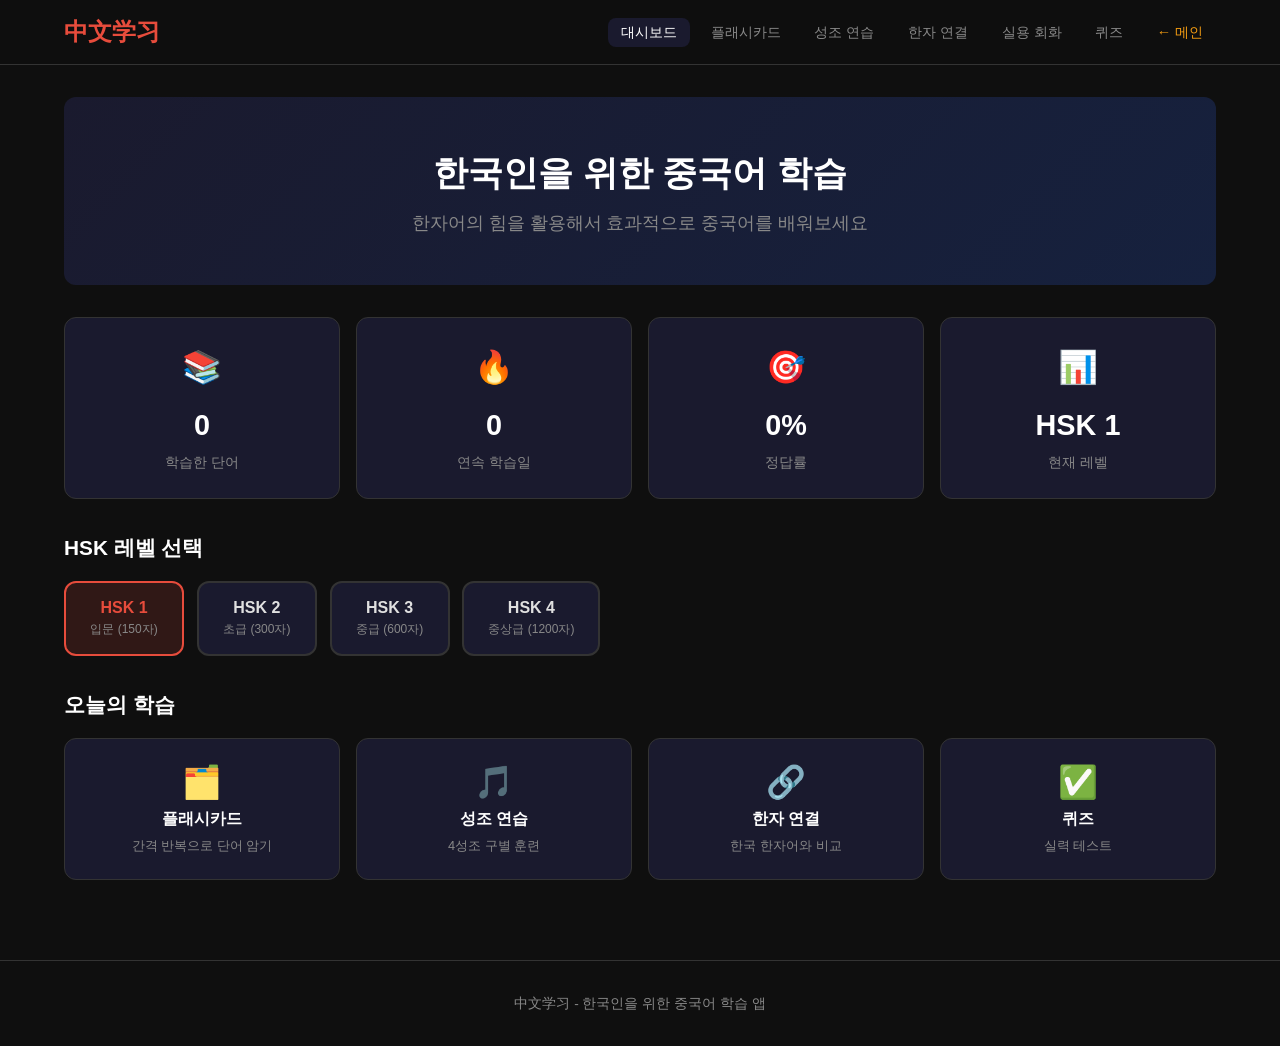
==== chinese.html @ d1330c53 "Add Chinese learning app for Korean speakers Includes flashcard system with spaced repetition, tone " ====
<!DOCTYPE html>
<html lang="ko">
<head>
  <meta charset="UTF-8">
  <meta name="viewport" content="width=device-width, initial-scale=1.0">
  <title>중국어 학습 - 한국인을 위한 중국어</title>
  <link rel="stylesheet" href="css/chinese.css">
</head>
<body>
  <header>
    <nav>
      <a href="chinese.html" class="logo">中文学习</a>
      <ul class="nav-links">
        <li><a href="#dashboard" data-tab="dashboard" class="active">대시보드</a></li>
        <li><a href="#flashcards" data-tab="flashcards">플래시카드</a></li>
        <li><a href="#tones" data-tab="tones">성조 연습</a></li>
        <li><a href="#hanja" data-tab="hanja">한자 연결</a></li>
        <li><a href="#phrases" data-tab="phrases">실용 회화</a></li>
        <li><a href="#quiz" data-tab="quiz">퀴즈</a></li>
        <li><a href="index.html" class="back-link">← 메인</a></li>
      </ul>
      <button class="hamburger" aria-label="메뉴 열기">
        <span></span><span></span><span></span>
      </button>
    </nav>
  </header>

  <main>
    <!-- Dashboard -->
    <section id="dashboard" class="tab-content active">
      <div class="hero-chinese">
        <h1>한국인을 위한 중국어 학습</h1>
        <p>한자어의 힘을 활용해서 효과적으로 중국어를 배워보세요</p>
      </div>

      <div class="stats-grid">
        <div class="stat-card">
          <div class="stat-icon">📚</div>
          <div class="stat-number" id="total-words">0</div>
          <div class="stat-label">학습한 단어</div>
        </div>
        <div class="stat-card">
          <div class="stat-icon">🔥</div>
          <div class="stat-number" id="streak-days">0</div>
          <div class="stat-label">연속 학습일</div>
        </div>
        <div class="stat-card">
          <div class="stat-icon">🎯</div>
          <div class="stat-number" id="accuracy-rate">0%</div>
          <div class="stat-label">정답률</div>
        </div>
        <div class="stat-card">
          <div class="stat-icon">📊</div>
          <div class="stat-number" id="current-level">HSK 1</div>
          <div class="stat-label">현재 레벨</div>
        </div>
      </div>

      <div class="level-selector">
        <h2>HSK 레벨 선택</h2>
        <div class="level-buttons">
          <button class="level-btn active" data-level="1">HSK 1<span class="level-desc">입문 (150자)</span></button>
          <button class="level-btn" data-level="2">HSK 2<span class="level-desc">초급 (300자)</span></button>
          <button class="level-btn" data-level="3">HSK 3<span class="level-desc">중급 (600자)</span></button>
          <button class="level-btn" data-level="4">HSK 4<span class="level-desc">중상급 (1200자)</span></button>
        </div>
      </div>

      <div class="quick-start">
        <h2>오늘의 학습</h2>
        <div class="quick-actions">
          <button class="action-card" data-action="flashcards">
            <span class="action-icon">🗂️</span>
            <span class="action-title">플래시카드</span>
            <span class="action-desc">간격 반복으로 단어 암기</span>
          </button>
          <button class="action-card" data-action="tones">
            <span class="action-icon">🎵</span>
            <span class="action-title">성조 연습</span>
            <span class="action-desc">4성조 구별 훈련</span>
          </button>
          <button class="action-card" data-action="hanja">
            <span class="action-icon">🔗</span>
            <span class="action-title">한자 연결</span>
            <span class="action-desc">한국 한자어와 비교</span>
          </button>
          <button class="action-card" data-action="quiz">
            <span class="action-icon">✅</span>
            <span class="action-title">퀴즈</span>
            <span class="action-desc">실력 테스트</span>
          </button>
        </div>
      </div>
    </section>

    <!-- Flashcards -->
    <section id="flashcards" class="tab-content">
      <h2>플래시카드 학습</h2>
      <p class="section-desc">카드를 클릭하면 뒤집어집니다. 아는 단어와 모르는 단어를 분류하세요.</p>

      <div class="flashcard-controls">
        <span class="card-progress" id="card-progress">1 / 10</span>
        <div class="fc-buttons">
          <button id="shuffle-btn" class="control-btn">섞기</button>
          <button id="reset-btn" class="control-btn">처음부터</button>
        </div>
      </div>

      <div class="flashcard-container">
        <div class="flashcard" id="flashcard">
          <div class="flashcard-inner">
            <div class="flashcard-front">
              <div class="fc-chinese" id="fc-chinese">你好</div>
              <div class="fc-pinyin" id="fc-pinyin">nǐ hǎo</div>
              <div class="fc-tone-indicator" id="fc-tone"></div>
            </div>
            <div class="flashcard-back">
              <div class="fc-korean" id="fc-korean">안녕하세요</div>
              <div class="fc-hanja" id="fc-hanja">한자: 你好</div>
              <div class="fc-example" id="fc-example">你好吗？ - 안녕하세요?</div>
            </div>
          </div>
        </div>
      </div>

      <div class="flashcard-actions">
        <button class="fc-action-btn wrong" id="fc-wrong">모름 ✗</button>
        <button class="fc-action-btn prev" id="fc-prev">◀ 이전</button>
        <button class="fc-action-btn next" id="fc-next">다음 ▶</button>
        <button class="fc-action-btn correct" id="fc-correct">알고있음 ✓</button>
      </div>
    </section>

    <!-- Tones -->
    <section id="tones" class="tab-content">
      <h2>성조 연습</h2>
      <p class="section-desc">중국어의 4가지 성조를 배워보세요. 같은 발음이라도 성조에 따라 뜻이 완전히 달라집니다.</p>

      <div class="tone-guide">
        <div class="tone-card" data-tone="1">
          <div class="tone-number">제1성</div>
          <div class="tone-visual">
            <svg viewBox="0 0 100 50" class="tone-svg">
              <line x1="10" y1="15" x2="90" y2="15" stroke="currentColor" stroke-width="3"/>
            </svg>
          </div>
          <div class="tone-name">음평 (阴平)</div>
          <div class="tone-desc">높고 평평하게</div>
          <div class="tone-example">
            <span class="tone-char">妈</span>
            <span class="tone-pinyin">mā</span>
            <span class="tone-meaning">엄마</span>
          </div>
        </div>

        <div class="tone-card" data-tone="2">
          <div class="tone-number">제2성</div>
          <div class="tone-visual">
            <svg viewBox="0 0 100 50" class="tone-svg">
              <line x1="10" y1="40" x2="90" y2="10" stroke="currentColor" stroke-width="3"/>
            </svg>
          </div>
          <div class="tone-name">양평 (阳平)</div>
          <div class="tone-desc">낮은 데서 높이 올라감</div>
          <div class="tone-example">
            <span class="tone-char">麻</span>
            <span class="tone-pinyin">má</span>
            <span class="tone-meaning">삼, 마</span>
          </div>
        </div>

        <div class="tone-card" data-tone="3">
          <div class="tone-number">제3성</div>
          <div class="tone-visual">
            <svg viewBox="0 0 100 50" class="tone-svg">
              <path d="M10,15 Q50,48 90,20" fill="none" stroke="currentColor" stroke-width="3"/>
            </svg>
          </div>
          <div class="tone-name">상성 (上声)</div>
          <div class="tone-desc">내려갔다 올라감</div>
          <div class="tone-example">
            <span class="tone-char">马</span>
            <span class="tone-pinyin">mǎ</span>
            <span class="tone-meaning">말(동물)</span>
          </div>
        </div>

        <div class="tone-card" data-tone="4">
          <div class="tone-number">제4성</div>
          <div class="tone-visual">
            <svg viewBox="0 0 100 50" class="tone-svg">
              <line x1="10" y1="10" x2="90" y2="45" stroke="currentColor" stroke-width="3"/>
            </svg>
          </div>
          <div class="tone-name">거성 (去声)</div>
          <div class="tone-desc">높은 데서 빠르게 내려감</div>
          <div class="tone-example">
            <span class="tone-char">骂</span>
            <span class="tone-pinyin">mà</span>
            <span class="tone-meaning">욕하다</span>
          </div>
        </div>
      </div>

      <div class="tone-practice">
        <h3>성조 듣기 퀴즈</h3>
        <p>아래 글자의 성조를 맞춰보세요</p>
        <div class="tone-quiz-area">
          <div class="tone-quiz-char" id="tone-quiz-char">是</div>
          <div class="tone-quiz-pinyin" id="tone-quiz-pinyin-base">shì</div>
          <div class="tone-options">
            <button class="tone-option" data-tone="1">제1성 (ā)</button>
            <button class="tone-option" data-tone="2">제2성 (á)</button>
            <button class="tone-option" data-tone="3">제3성 (ǎ)</button>
            <button class="tone-option" data-tone="4">제4성 (à)</button>
          </div>
          <div class="tone-feedback" id="tone-feedback"></div>
          <button class="control-btn" id="next-tone-quiz">다음 문제</button>
        </div>
      </div>
    </section>

    <!-- Hanja Connection -->
    <section id="hanja" class="tab-content">
      <h2>한자 연결 학습</h2>
      <p class="section-desc">한국어 한자어와 중국어의 연결고리를 찾아보세요. 이미 알고 있는 한자 지식을 활용하면 학습 속도가 크게 빨라집니다!</p>

      <div class="hanja-search">
        <input type="text" id="hanja-search-input" placeholder="한국어 또는 중국어로 검색..." />
        <button id="hanja-search-btn">검색</button>
      </div>

      <div class="hanja-grid" id="hanja-grid">
        <!-- Dynamically populated -->
      </div>
    </section>

    <!-- Phrases -->
    <section id="phrases" class="tab-content">
      <h2>실용 회화</h2>
      <p class="section-desc">일상에서 바로 사용할 수 있는 중국어 표현을 배워보세요.</p>

      <div class="phrase-categories">
        <button class="phrase-cat-btn active" data-category="greetings">인사</button>
        <button class="phrase-cat-btn" data-category="daily">일상</button>
        <button class="phrase-cat-btn" data-category="shopping">쇼핑</button>
        <button class="phrase-cat-btn" data-category="restaurant">식당</button>
        <button class="phrase-cat-btn" data-category="travel">여행</button>
        <button class="phrase-cat-btn" data-category="business">비즈니스</button>
      </div>

      <div class="phrase-list" id="phrase-list">
        <!-- Dynamically populated -->
      </div>
    </section>

    <!-- Quiz -->
    <section id="quiz" class="tab-content">
      <h2>실력 테스트</h2>
      <p class="section-desc">배운 내용을 확인해보세요. 다양한 유형의 문제로 실력을 점검합니다.</p>

      <div class="quiz-setup" id="quiz-setup">
        <div class="quiz-type-selector">
          <h3>퀴즈 유형 선택</h3>
          <div class="quiz-types">
            <button class="quiz-type-btn active" data-type="meaning">뜻 맞추기</button>
            <button class="quiz-type-btn" data-type="pinyin">병음 맞추기</button>
            <button class="quiz-type-btn" data-type="character">한자 맞추기</button>
            <button class="quiz-type-btn" data-type="tone">성조 맞추기</button>
          </div>
        </div>
        <button class="start-quiz-btn" id="start-quiz">퀴즈 시작</button>
      </div>

      <div class="quiz-area" id="quiz-area" style="display:none;">
        <div class="quiz-header">
          <span class="quiz-progress" id="quiz-progress">1 / 10</span>
          <span class="quiz-score" id="quiz-score">0점</span>
        </div>
        <div class="quiz-question" id="quiz-question">
          <div class="quiz-prompt" id="quiz-prompt">你好</div>
          <div class="quiz-sub" id="quiz-sub"></div>
        </div>
        <div class="quiz-options" id="quiz-options">
          <!-- Dynamically populated -->
        </div>
        <div class="quiz-feedback" id="quiz-feedback"></div>
        <button class="control-btn" id="next-question" style="display:none;">다음 문제</button>
      </div>

      <div class="quiz-result" id="quiz-result" style="display:none;">
        <h3>퀴즈 결과</h3>
        <div class="result-score" id="result-score">8 / 10</div>
        <div class="result-percent" id="result-percent">80%</div>
        <div class="result-message" id="result-message">잘 했어요!</div>
        <button class="start-quiz-btn" id="retry-quiz">다시 도전</button>
      </div>
    </section>
  </main>

  <footer>
    <p>中文学习 - 한국인을 위한 중국어 학습 앱</p>
  </footer>

  <script src="js/chinese.js"></script>
</body>
</html>
---- css/chinese.css ----
/* ===== Reset & Base ===== */
*, *::before, *::after {
  margin: 0;
  padding: 0;
  box-sizing: border-box;
}

:root {
  --primary: #e74c3c;
  --primary-dark: #c0392b;
  --secondary: #f39c12;
  --accent: #2ecc71;
  --bg: #0f0f0f;
  --bg-card: #1a1a2e;
  --bg-card-hover: #222244;
  --text: #e0e0e0;
  --text-muted: #888;
  --text-bright: #fff;
  --border: #333;
  --success: #2ecc71;
  --error: #e74c3c;
  --warning: #f39c12;
  --tone1: #3498db;
  --tone2: #2ecc71;
  --tone3: #f39c12;
  --tone4: #e74c3c;
  --radius: 12px;
  --shadow: 0 4px 20px rgba(0,0,0,0.3);
}

body {
  font-family: -apple-system, BlinkMacSystemFont, 'Segoe UI', 'Noto Sans KR', sans-serif;
  background: var(--bg);
  color: var(--text);
  line-height: 1.6;
  min-height: 100vh;
}

/* ===== Header & Nav ===== */
header {
  background: rgba(15, 15, 15, 0.95);
  backdrop-filter: blur(10px);
  border-bottom: 1px solid var(--border);
  position: sticky;
  top: 0;
  z-index: 100;
}

nav {
  max-width: 1200px;
  margin: 0 auto;
  padding: 0.8rem 1.5rem;
  display: flex;
  align-items: center;
  justify-content: space-between;
}

.logo {
  font-size: 1.5rem;
  font-weight: 800;
  color: var(--primary);
  text-decoration: none;
}

.nav-links {
  display: flex;
  list-style: none;
  gap: 0.5rem;
  flex-wrap: wrap;
}

.nav-links a {
  color: var(--text-muted);
  text-decoration: none;
  padding: 0.4rem 0.8rem;
  border-radius: 8px;
  font-size: 0.9rem;
  transition: all 0.2s;
}

.nav-links a:hover,
.nav-links a.active {
  color: var(--text-bright);
  background: var(--bg-card);
}

.back-link {
  color: var(--secondary) !important;
}

.hamburger {
  display: none;
  flex-direction: column;
  gap: 5px;
  background: none;
  border: none;
  cursor: pointer;
  padding: 5px;
}

.hamburger span {
  width: 25px;
  height: 2px;
  background: var(--text);
  transition: 0.3s;
}

/* ===== Main ===== */
main {
  max-width: 1200px;
  margin: 0 auto;
  padding: 2rem 1.5rem;
}

.tab-content {
  display: none;
}

.tab-content.active {
  display: block;
  animation: fadeIn 0.3s ease;
}

@keyframes fadeIn {
  from { opacity: 0; transform: translateY(10px); }
  to { opacity: 1; transform: translateY(0); }
}

/* ===== Hero ===== */
.hero-chinese {
  text-align: center;
  padding: 3rem 1rem;
  background: linear-gradient(135deg, var(--bg-card) 0%, #16213e 100%);
  border-radius: var(--radius);
  margin-bottom: 2rem;
}

.hero-chinese h1 {
  font-size: 2.2rem;
  color: var(--text-bright);
  margin-bottom: 0.5rem;
}

.hero-chinese p {
  color: var(--text-muted);
  font-size: 1.1rem;
}

/* ===== Stats Grid ===== */
.stats-grid {
  display: grid;
  grid-template-columns: repeat(4, 1fr);
  gap: 1rem;
  margin-bottom: 2rem;
}

.stat-card {
  background: var(--bg-card);
  border-radius: var(--radius);
  padding: 1.5rem;
  text-align: center;
  border: 1px solid var(--border);
  transition: transform 0.2s;
}

.stat-card:hover {
  transform: translateY(-2px);
}

.stat-icon {
  font-size: 2rem;
  margin-bottom: 0.5rem;
}

.stat-number {
  font-size: 1.8rem;
  font-weight: 800;
  color: var(--text-bright);
}

.stat-label {
  color: var(--text-muted);
  font-size: 0.85rem;
  margin-top: 0.3rem;
}

/* ===== Level Selector ===== */
.level-selector {
  margin-bottom: 2rem;
}

.level-selector h2 {
  font-size: 1.3rem;
  margin-bottom: 1rem;
  color: var(--text-bright);
}

.level-buttons {
  display: flex;
  gap: 0.8rem;
  flex-wrap: wrap;
}

.level-btn {
  background: var(--bg-card);
  border: 2px solid var(--border);
  color: var(--text);
  padding: 1rem 1.5rem;
  border-radius: var(--radius);
  cursor: pointer;
  font-size: 1rem;
  font-weight: 700;
  transition: all 0.2s;
  display: flex;
  flex-direction: column;
  align-items: center;
  gap: 0.3rem;
  min-width: 120px;
}

.level-btn:hover {
  border-color: var(--primary);
  background: var(--bg-card-hover);
}

.level-btn.active {
  border-color: var(--primary);
  background: rgba(231, 76, 60, 0.15);
  color: var(--primary);
}

.level-desc {
  font-size: 0.75rem;
  font-weight: 400;
  color: var(--text-muted);
}

/* ===== Quick Start ===== */
.quick-start h2 {
  font-size: 1.3rem;
  margin-bottom: 1rem;
  color: var(--text-bright);
}

.quick-actions {
  display: grid;
  grid-template-columns: repeat(4, 1fr);
  gap: 1rem;
}

.action-card {
  background: var(--bg-card);
  border: 1px solid var(--border);
  border-radius: var(--radius);
  padding: 1.5rem;
  cursor: pointer;
  text-align: center;
  transition: all 0.2s;
  display: flex;
  flex-direction: column;
  align-items: center;
  gap: 0.5rem;
  color: var(--text);
  font-family: inherit;
  font-size: inherit;
}

.action-card:hover {
  border-color: var(--primary);
  background: var(--bg-card-hover);
  transform: translateY(-2px);
}

.action-icon {
  font-size: 2rem;
}

.action-title {
  font-weight: 700;
  color: var(--text-bright);
}

.action-desc {
  font-size: 0.8rem;
  color: var(--text-muted);
}

/* ===== Section Descriptions ===== */
.section-desc {
  color: var(--text-muted);
  margin-bottom: 2rem;
  font-size: 0.95rem;
}

h2 {
  color: var(--text-bright);
  font-size: 1.5rem;
  margin-bottom: 0.5rem;
}

/* ===== Flashcards ===== */
.flashcard-controls {
  display: flex;
  justify-content: space-between;
  align-items: center;
  margin-bottom: 1.5rem;
}

.card-progress {
  color: var(--text-muted);
  font-size: 1rem;
  font-weight: 600;
}

.fc-buttons {
  display: flex;
  gap: 0.5rem;
}

.control-btn {
  background: var(--bg-card);
  border: 1px solid var(--border);
  color: var(--text);
  padding: 0.5rem 1rem;
  border-radius: 8px;
  cursor: pointer;
  font-size: 0.9rem;
  transition: all 0.2s;
  font-family: inherit;
}

.control-btn:hover {
  border-color: var(--primary);
  background: var(--bg-card-hover);
}

.flashcard-container {
  perspective: 1000px;
  margin: 0 auto 1.5rem;
  max-width: 500px;
}

.flashcard {
  width: 100%;
  height: 300px;
  cursor: pointer;
  position: relative;
}

.flashcard-inner {
  width: 100%;
  height: 100%;
  transition: transform 0.6s cubic-bezier(0.4, 0, 0.2, 1);
  transform-style: preserve-3d;
  position: relative;
}

.flashcard.flipped .flashcard-inner {
  transform: rotateY(180deg);
}

.flashcard-front,
.flashcard-back {
  position: absolute;
  width: 100%;
  height: 100%;
  backface-visibility: hidden;
  border-radius: var(--radius);
  display: flex;
  flex-direction: column;
  align-items: center;
  justify-content: center;
  padding: 2rem;
  border: 2px solid var(--border);
}

.flashcard-front {
  background: linear-gradient(135deg, var(--bg-card), #1a1a3e);
}

.flashcard-back {
  background: linear-gradient(135deg, #1a2a1a, var(--bg-card));
  transform: rotateY(180deg);
}

.fc-chinese {
  font-size: 4rem;
  font-weight: 800;
  color: var(--text-bright);
  margin-bottom: 0.5rem;
}

.fc-pinyin {
  font-size: 1.3rem;
  color: var(--secondary);
  margin-bottom: 0.5rem;
}

.fc-tone-indicator {
  font-size: 0.85rem;
  color: var(--text-muted);
  padding: 0.3rem 0.8rem;
  border-radius: 20px;
  background: rgba(255,255,255,0.05);
}

.fc-korean {
  font-size: 2rem;
  font-weight: 700;
  color: var(--text-bright);
  margin-bottom: 1rem;
}

.fc-hanja {
  font-size: 1rem;
  color: var(--secondary);
  margin-bottom: 0.8rem;
}

.fc-example {
  font-size: 0.9rem;
  color: var(--text-muted);
  text-align: center;
  line-height: 1.5;
}

.flashcard-actions {
  display: flex;
  justify-content: center;
  gap: 0.8rem;
  max-width: 500px;
  margin: 0 auto;
}

.fc-action-btn {
  padding: 0.7rem 1.2rem;
  border-radius: 8px;
  border: 1px solid var(--border);
  background: var(--bg-card);
  color: var(--text);
  cursor: pointer;
  font-size: 0.9rem;
  font-weight: 600;
  transition: all 0.2s;
  font-family: inherit;
}

.fc-action-btn:hover {
  transform: translateY(-1px);
}

.fc-action-btn.correct {
  border-color: var(--success);
  color: var(--success);
}

.fc-action-btn.correct:hover {
  background: rgba(46, 204, 113, 0.15);
}

.fc-action-btn.wrong {
  border-color: var(--error);
  color: var(--error);
}

.fc-action-btn.wrong:hover {
  background: rgba(231, 76, 60, 0.15);
}

.fc-action-btn.prev:hover,
.fc-action-btn.next:hover {
  border-color: var(--primary);
  background: var(--bg-card-hover);
}

/* ===== Tone Practice ===== */
.tone-guide {
  display: grid;
  grid-template-columns: repeat(4, 1fr);
  gap: 1rem;
  margin-bottom: 2.5rem;
}

.tone-card {
  background: var(--bg-card);
  border-radius: var(--radius);
  padding: 1.5rem;
  text-align: center;
  border: 2px solid var(--border);
  transition: all 0.2s;
}

.tone-card[data-tone="1"] { border-color: var(--tone1); }
.tone-card[data-tone="2"] { border-color: var(--tone2); }
.tone-card[data-tone="3"] { border-color: var(--tone3); }
.tone-card[data-tone="4"] { border-color: var(--tone4); }

.tone-number {
  font-weight: 800;
  font-size: 1.1rem;
  margin-bottom: 0.5rem;
}

.tone-card[data-tone="1"] .tone-number { color: var(--tone1); }
.tone-card[data-tone="2"] .tone-number { color: var(--tone2); }
.tone-card[data-tone="3"] .tone-number { color: var(--tone3); }
.tone-card[data-tone="4"] .tone-number { color: var(--tone4); }

.tone-visual {
  margin: 0.5rem 0;
}

.tone-svg {
  width: 80px;
  height: 40px;
}

.tone-card[data-tone="1"] .tone-svg { color: var(--tone1); }
.tone-card[data-tone="2"] .tone-svg { color: var(--tone2); }
.tone-card[data-tone="3"] .tone-svg { color: var(--tone3); }
.tone-card[data-tone="4"] .tone-svg { color: var(--tone4); }

.tone-name {
  font-size: 0.85rem;
  color: var(--text-muted);
  margin-bottom: 0.3rem;
}

.tone-desc {
  font-size: 0.8rem;
  color: var(--text-muted);
  margin-bottom: 0.8rem;
}

.tone-example {
  display: flex;
  flex-direction: column;
  gap: 0.2rem;
}

.tone-char {
  font-size: 2rem;
  color: var(--text-bright);
}

.tone-pinyin {
  font-size: 1rem;
  color: var(--secondary);
}

.tone-meaning {
  font-size: 0.8rem;
  color: var(--text-muted);
}

.tone-practice {
  background: var(--bg-card);
  border-radius: var(--radius);
  padding: 2rem;
  text-align: center;
  border: 1px solid var(--border);
}

.tone-practice h3 {
  color: var(--text-bright);
  margin-bottom: 0.5rem;
}

.tone-practice p {
  color: var(--text-muted);
  margin-bottom: 1.5rem;
}

.tone-quiz-char {
  font-size: 5rem;
  color: var(--text-bright);
  margin-bottom: 0.3rem;
}

.tone-quiz-pinyin {
  font-size: 1.2rem;
  color: var(--text-muted);
  margin-bottom: 1.5rem;
}

.tone-options {
  display: flex;
  gap: 0.8rem;
  justify-content: center;
  flex-wrap: wrap;
  margin-bottom: 1rem;
}

.tone-option {
  padding: 0.7rem 1.5rem;
  border-radius: 8px;
  border: 2px solid var(--border);
  background: transparent;
  color: var(--text);
  cursor: pointer;
  font-size: 1rem;
  font-family: inherit;
  transition: all 0.2s;
}

.tone-option:hover {
  border-color: var(--primary);
  background: rgba(231, 76, 60, 0.1);
}

.tone-option.correct {
  border-color: var(--success);
  background: rgba(46, 204, 113, 0.2);
  color: var(--success);
}

.tone-option.wrong {
  border-color: var(--error);
  background: rgba(231, 76, 60, 0.2);
  color: var(--error);
}

.tone-feedback {
  font-size: 1rem;
  margin: 1rem 0;
  font-weight: 600;
  min-height: 1.5rem;
}

/* ===== Hanja Connection ===== */
.hanja-search {
  display: flex;
  gap: 0.5rem;
  margin-bottom: 2rem;
}

.hanja-search input {
  flex: 1;
  padding: 0.8rem 1.2rem;
  border-radius: 8px;
  border: 2px solid var(--border);
  background: var(--bg-card);
  color: var(--text);
  font-size: 1rem;
  font-family: inherit;
  outline: none;
  transition: border-color 0.2s;
}

.hanja-search input:focus {
  border-color: var(--primary);
}

.hanja-search button {
  padding: 0.8rem 1.5rem;
  border-radius: 8px;
  border: none;
  background: var(--primary);
  color: white;
  font-size: 1rem;
  cursor: pointer;
  font-family: inherit;
  font-weight: 600;
  transition: background 0.2s;
}

.hanja-search button:hover {
  background: var(--primary-dark);
}

.hanja-grid {
  display: grid;
  grid-template-columns: repeat(auto-fill, minmax(300px, 1fr));
  gap: 1rem;
}

.hanja-card {
  background: var(--bg-card);
  border-radius: var(--radius);
  padding: 1.5rem;
  border: 1px solid var(--border);
  transition: all 0.2s;
}

.hanja-card:hover {
  border-color: var(--secondary);
  transform: translateY(-2px);
}

.hanja-header {
  display: flex;
  justify-content: space-between;
  align-items: flex-start;
  margin-bottom: 1rem;
}

.hanja-char {
  font-size: 2.5rem;
  color: var(--text-bright);
  font-weight: 800;
}

.hanja-badge {
  background: rgba(243, 156, 18, 0.15);
  color: var(--secondary);
  padding: 0.2rem 0.6rem;
  border-radius: 20px;
  font-size: 0.75rem;
  font-weight: 600;
}

.hanja-row {
  display: flex;
  justify-content: space-between;
  padding: 0.4rem 0;
  border-bottom: 1px solid rgba(255,255,255,0.05);
}

.hanja-row:last-child {
  border-bottom: none;
}

.hanja-label {
  color: var(--text-muted);
  font-size: 0.85rem;
}

.hanja-value {
  color: var(--text);
  font-weight: 600;
  font-size: 0.9rem;
}

/* ===== Phrases ===== */
.phrase-categories {
  display: flex;
  gap: 0.5rem;
  margin-bottom: 1.5rem;
  flex-wrap: wrap;
}

.phrase-cat-btn {
  padding: 0.5rem 1.2rem;
  border-radius: 20px;
  border: 1px solid var(--border);
  background: transparent;
  color: var(--text);
  cursor: pointer;
  font-size: 0.9rem;
  font-family: inherit;
  transition: all 0.2s;
}

.phrase-cat-btn:hover {
  border-color: var(--primary);
}

.phrase-cat-btn.active {
  background: var(--primary);
  border-color: var(--primary);
  color: white;
}

.phrase-list {
  display: flex;
  flex-direction: column;
  gap: 0.8rem;
}

.phrase-item {
  background: var(--bg-card);
  border-radius: var(--radius);
  padding: 1.2rem 1.5rem;
  border: 1px solid var(--border);
  display: grid;
  grid-template-columns: 1fr 1fr;
  gap: 0.5rem;
  transition: all 0.2s;
  cursor: pointer;
}

.phrase-item:hover {
  border-color: var(--primary);
  background: var(--bg-card-hover);
}

.phrase-chinese {
  font-size: 1.3rem;
  color: var(--text-bright);
  font-weight: 700;
}

.phrase-korean {
  font-size: 1.1rem;
  color: var(--text);
  text-align: right;
}

.phrase-pinyin {
  font-size: 0.9rem;
  color: var(--secondary);
  grid-column: 1 / -1;
}

.phrase-note {
  font-size: 0.8rem;
  color: var(--text-muted);
  grid-column: 1 / -1;
  font-style: italic;
}

/* ===== Quiz ===== */
.quiz-setup {
  text-align: center;
  padding: 2rem;
}

.quiz-types {
  display: flex;
  gap: 0.8rem;
  justify-content: center;
  margin: 1.5rem 0 2rem;
  flex-wrap: wrap;
}

.quiz-type-btn {
  padding: 0.7rem 1.5rem;
  border-radius: 8px;
  border: 2px solid var(--border);
  background: transparent;
  color: var(--text);
  cursor: pointer;
  font-size: 1rem;
  font-family: inherit;
  font-weight: 600;
  transition: all 0.2s;
}

.quiz-type-btn:hover {
  border-color: var(--primary);
}

.quiz-type-btn.active {
  border-color: var(--primary);
  background: rgba(231, 76, 60, 0.15);
  color: var(--primary);
}

.start-quiz-btn {
  padding: 1rem 3rem;
  border-radius: var(--radius);
  border: none;
  background: var(--primary);
  color: white;
  font-size: 1.2rem;
  font-weight: 700;
  cursor: pointer;
  font-family: inherit;
  transition: all 0.2s;
}

.start-quiz-btn:hover {
  background: var(--primary-dark);
  transform: translateY(-2px);
}

.quiz-header {
  display: flex;
  justify-content: space-between;
  margin-bottom: 2rem;
  font-size: 1rem;
  color: var(--text-muted);
}

.quiz-score {
  font-weight: 700;
  color: var(--secondary);
}

.quiz-question {
  text-align: center;
  margin-bottom: 2rem;
}

.quiz-prompt {
  font-size: 3.5rem;
  font-weight: 800;
  color: var(--text-bright);
  margin-bottom: 0.5rem;
}

.quiz-sub {
  font-size: 1.1rem;
  color: var(--secondary);
}

.quiz-options {
  display: grid;
  grid-template-columns: 1fr 1fr;
  gap: 0.8rem;
  max-width: 600px;
  margin: 0 auto 1.5rem;
}

.quiz-option {
  padding: 1rem 1.5rem;
  border-radius: var(--radius);
  border: 2px solid var(--border);
  background: var(--bg-card);
  color: var(--text);
  cursor: pointer;
  font-size: 1.1rem;
  font-family: inherit;
  transition: all 0.2s;
  text-align: center;
}

.quiz-option:hover:not(.correct):not(.wrong) {
  border-color: var(--primary);
  background: var(--bg-card-hover);
}

.quiz-option.correct {
  border-color: var(--success);
  background: rgba(46, 204, 113, 0.15);
  color: var(--success);
}

.quiz-option.wrong {
  border-color: var(--error);
  background: rgba(231, 76, 60, 0.15);
  color: var(--error);
}

.quiz-feedback {
  text-align: center;
  font-size: 1rem;
  font-weight: 600;
  min-height: 1.5rem;
  margin-bottom: 1rem;
}

#next-question {
  display: block;
  margin: 0 auto;
}

.quiz-result {
  text-align: center;
  padding: 3rem;
}

.result-score {
  font-size: 3rem;
  font-weight: 800;
  color: var(--text-bright);
  margin: 1rem 0 0.5rem;
}

.result-percent {
  font-size: 1.5rem;
  color: var(--secondary);
  margin-bottom: 1rem;
}

.result-message {
  font-size: 1.2rem;
  color: var(--text-muted);
  margin-bottom: 2rem;
}

/* ===== Footer ===== */
footer {
  text-align: center;
  padding: 2rem;
  color: var(--text-muted);
  font-size: 0.85rem;
  border-top: 1px solid var(--border);
  margin-top: 3rem;
}

/* ===== Responsive ===== */
@media (max-width: 900px) {
  .stats-grid {
    grid-template-columns: repeat(2, 1fr);
  }

  .quick-actions {
    grid-template-columns: repeat(2, 1fr);
  }

  .tone-guide {
    grid-template-columns: repeat(2, 1fr);
  }

  .quiz-options {
    grid-template-columns: 1fr;
  }
}

@media (max-width: 768px) {
  .nav-links {
    display: none;
    position: absolute;
    top: 100%;
    left: 0;
    right: 0;
    background: rgba(15, 15, 15, 0.98);
    flex-direction: column;
    padding: 1rem;
    border-bottom: 1px solid var(--border);
  }

  .nav-links.open {
    display: flex;
  }

  .hamburger {
    display: flex;
  }

  .hero-chinese h1 {
    font-size: 1.6rem;
  }

  .fc-chinese {
    font-size: 3rem;
  }

  .flashcard {
    height: 260px;
  }

  .flashcard-actions {
    flex-wrap: wrap;
  }

  .quiz-prompt {
    font-size: 2.5rem;
  }

  .phrase-item {
    grid-template-columns: 1fr;
  }

  .phrase-korean {
    text-align: left;
  }
}

@media (max-width: 480px) {
  .stats-grid {
    grid-template-columns: 1fr 1fr;
  }

  .quick-actions {
    grid-template-columns: 1fr;
  }

  .tone-guide {
    grid-template-columns: 1fr;
  }

  .level-buttons {
    flex-direction: column;
  }

  .level-btn {
    min-width: 100%;
  }

  .tone-options {
    flex-direction: column;
    align-items: center;
  }
}
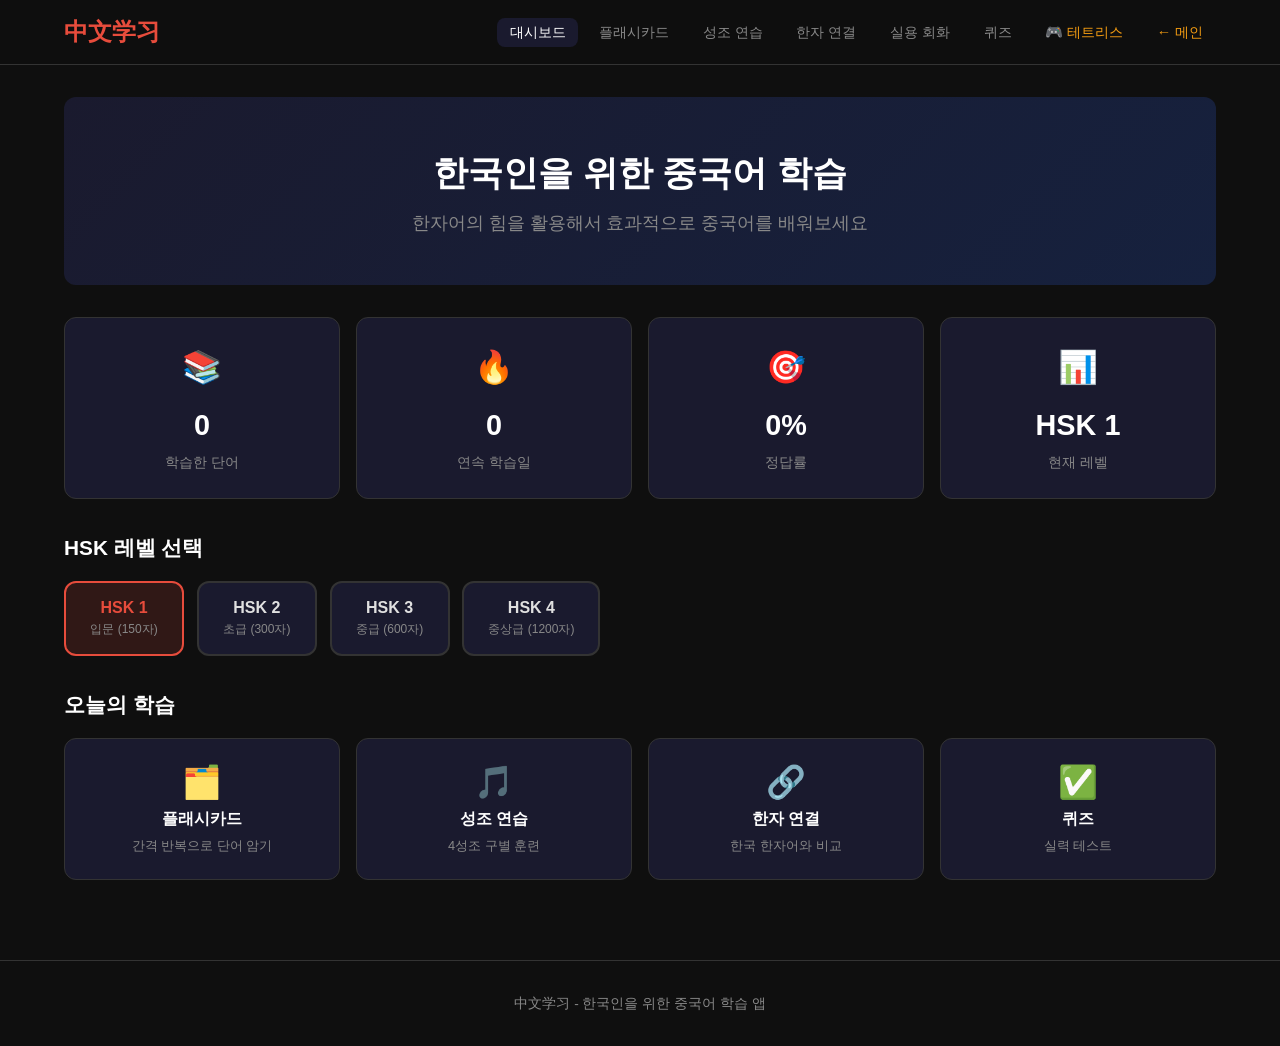
==== commit b4ddbb6b: "Add Tetris x Chinese learning game - learn Chinese while playing Tetris - Tetris blocks display Chin" ====
--- a/chinese.html
+++ b/chinese.html
@@ -17,6 +17,7 @@
         <li><a href="#hanja" data-tab="hanja">한자 연결</a></li>
         <li><a href="#phrases" data-tab="phrases">실용 회화</a></li>
         <li><a href="#quiz" data-tab="quiz">퀴즈</a></li>
+        <li><a href="tetris-chinese.html" class="back-link">🎮 테트리스</a></li>
         <li><a href="index.html" class="back-link">← 메인</a></li>
       </ul>
       <button class="hamburger" aria-label="메뉴 열기">
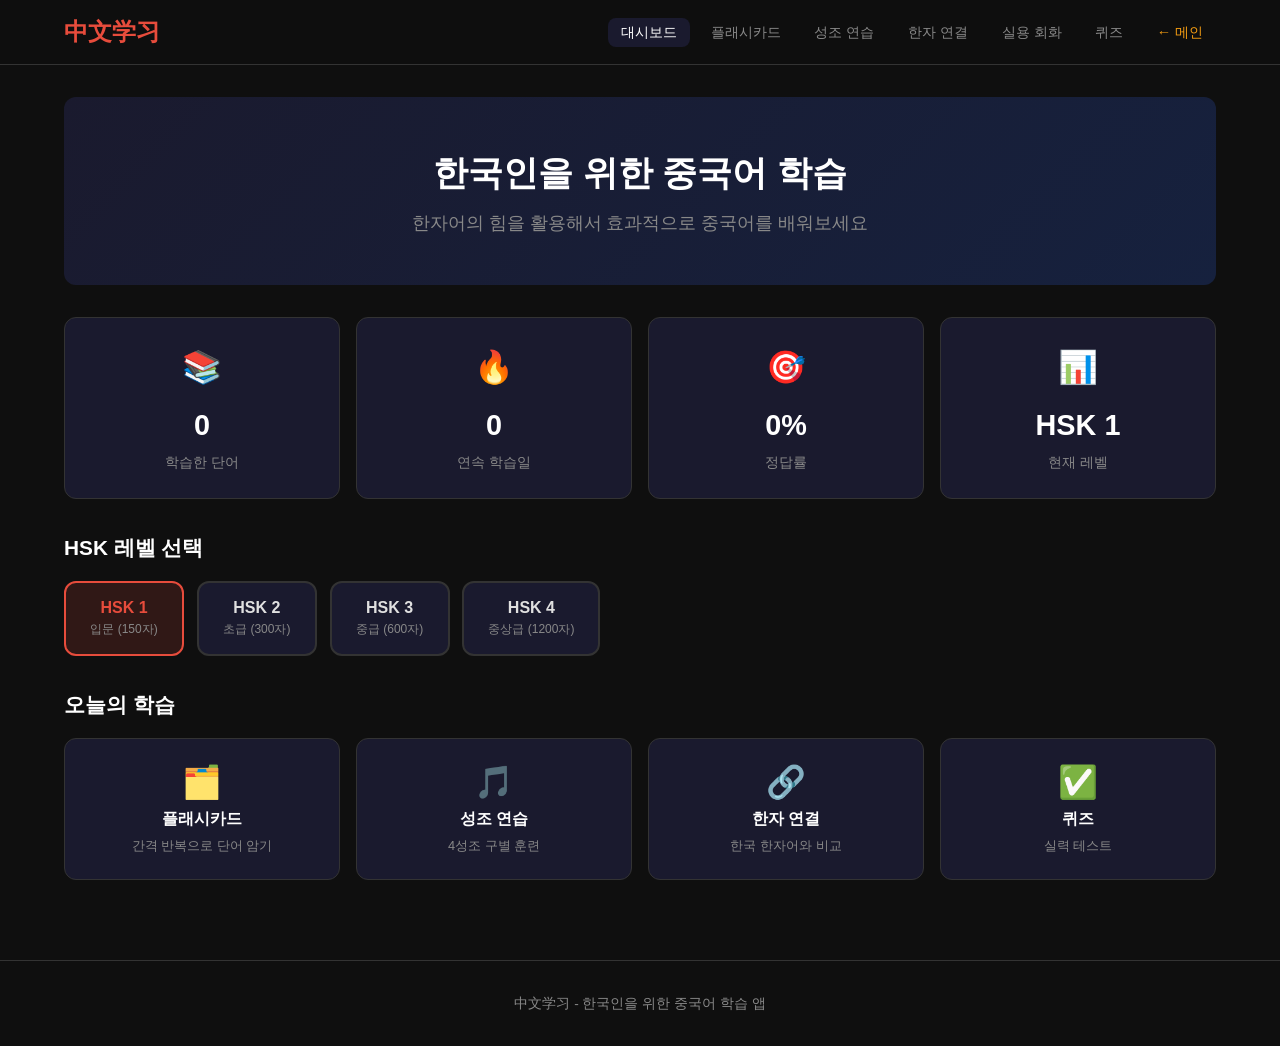
==== commit eb0db67f: "Merge pull request #2 from Hangyul-Son/claude/travel-photo-gallery-I1jnQ Claude/travel photo gallery" ====
--- a/chinese.html
+++ b/chinese.html
@@ -17,7 +17,6 @@
         <li><a href="#hanja" data-tab="hanja">한자 연결</a></li>
         <li><a href="#phrases" data-tab="phrases">실용 회화</a></li>
         <li><a href="#quiz" data-tab="quiz">퀴즈</a></li>
-        <li><a href="tetris-chinese.html" class="back-link">🎮 테트리스</a></li>
         <li><a href="index.html" class="back-link">← 메인</a></li>
       </ul>
       <button class="hamburger" aria-label="메뉴 열기">
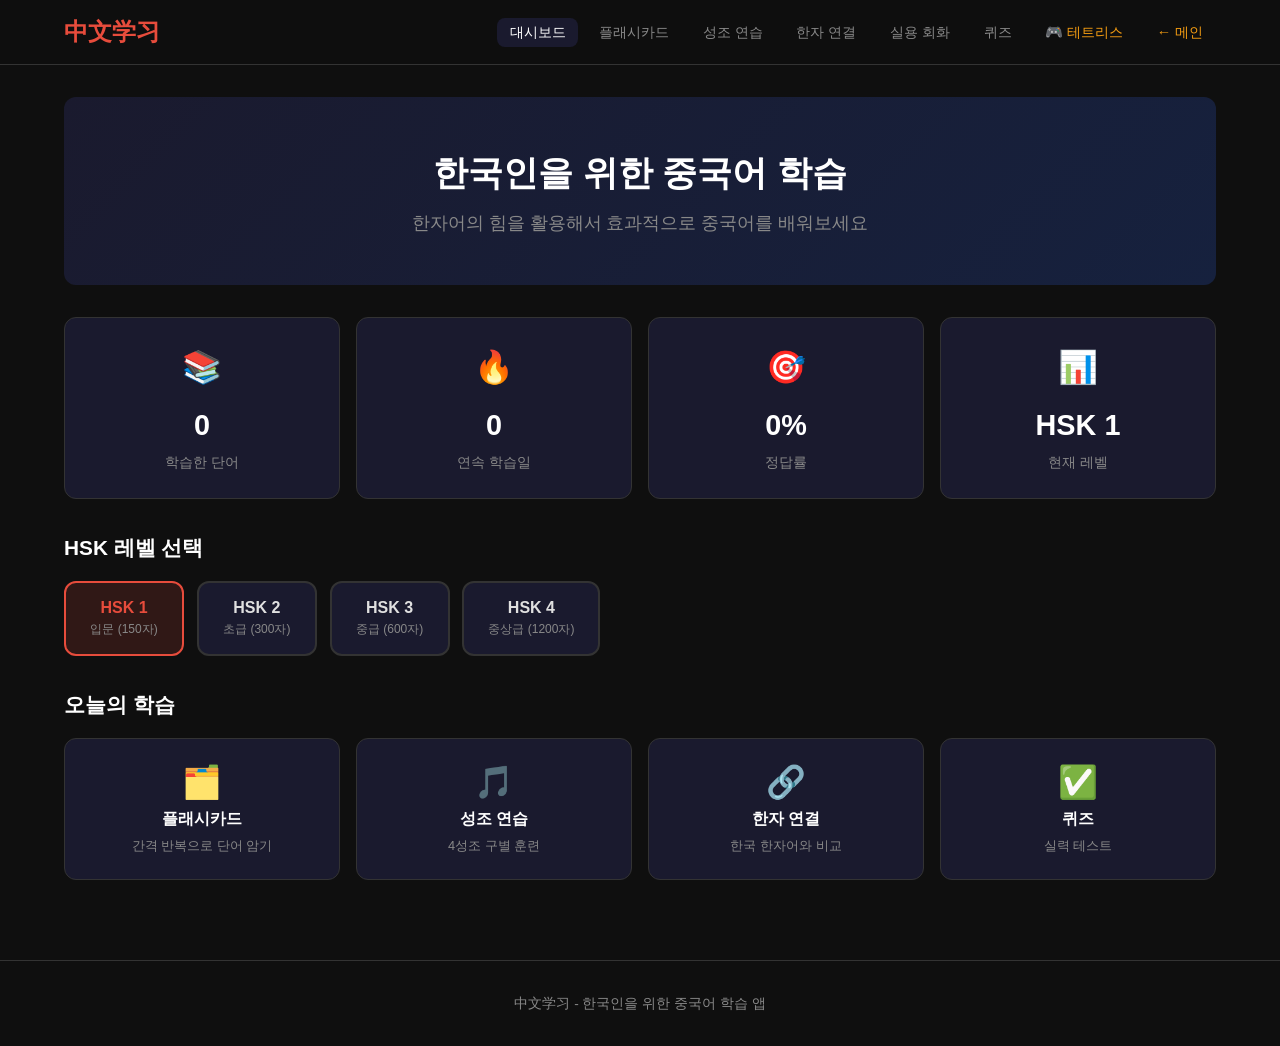
==== commit 438ba5b0: "Deploying to gh-pages from @ Hangyul-Son/train-me-to-be-a-better-financial-analyst@4bb9f976213579935" ====
--- a/chinese.html
+++ b/chinese.html
@@ -17,6 +17,7 @@
         <li><a href="#hanja" data-tab="hanja">한자 연결</a></li>
         <li><a href="#phrases" data-tab="phrases">실용 회화</a></li>
         <li><a href="#quiz" data-tab="quiz">퀴즈</a></li>
+        <li><a href="tetris-chinese.html" class="back-link">🎮 테트리스</a></li>
         <li><a href="index.html" class="back-link">← 메인</a></li>
       </ul>
       <button class="hamburger" aria-label="메뉴 열기">
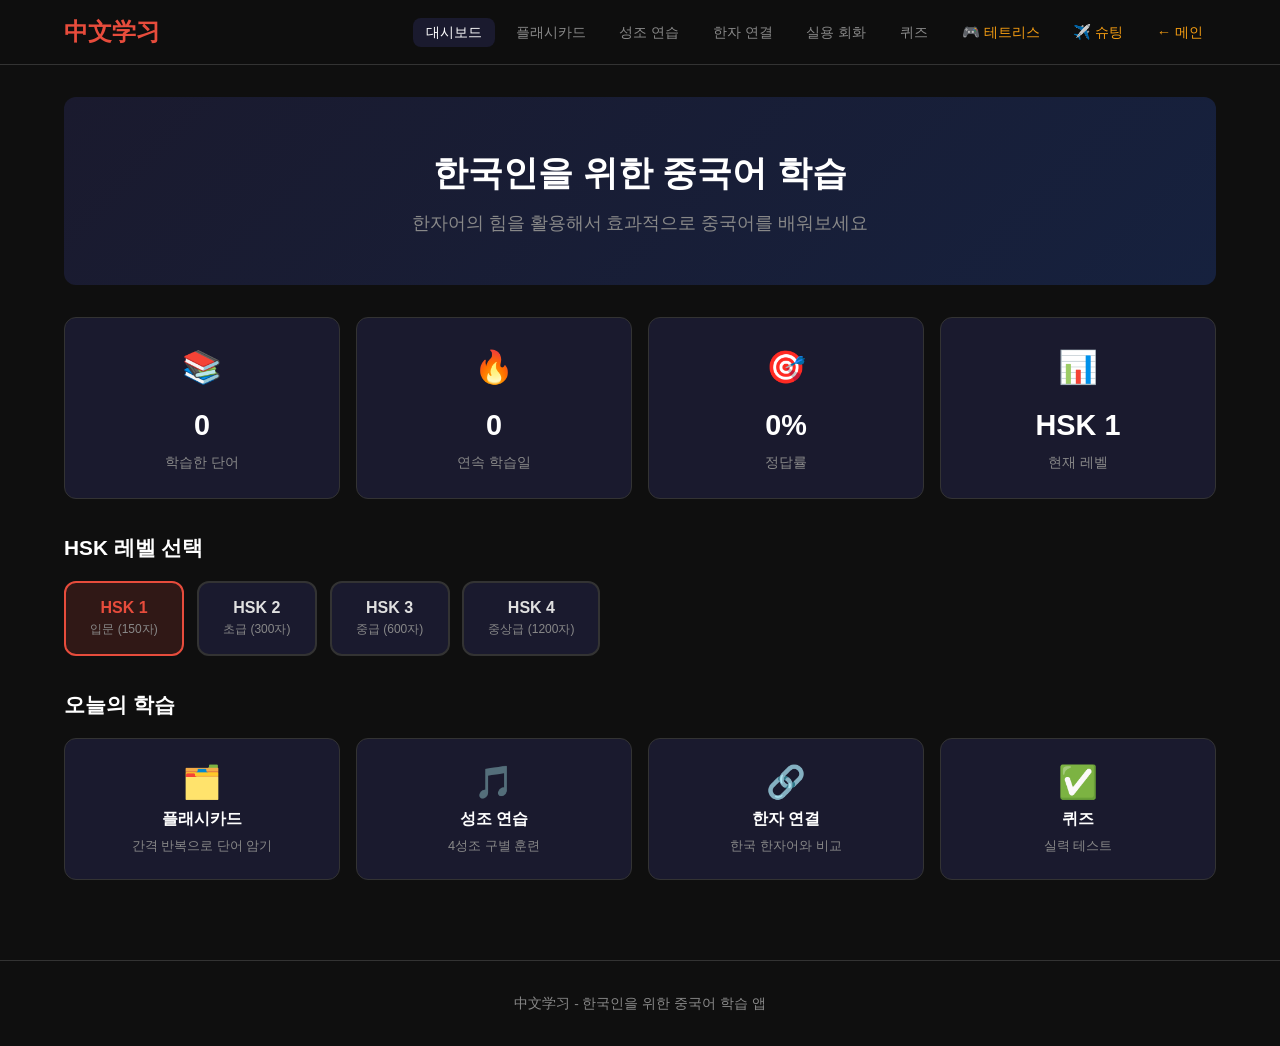
==== commit e6f18662: "Add 1984-style shooter game with Chinese learning integration - Vertical scrolling shooter where kil" ====
--- a/chinese.html
+++ b/chinese.html
@@ -18,6 +18,7 @@
         <li><a href="#phrases" data-tab="phrases">실용 회화</a></li>
         <li><a href="#quiz" data-tab="quiz">퀴즈</a></li>
         <li><a href="tetris-chinese.html" class="back-link">🎮 테트리스</a></li>
+        <li><a href="shooter-chinese.html" class="back-link">✈️ 슈팅</a></li>
         <li><a href="index.html" class="back-link">← 메인</a></li>
       </ul>
       <button class="hamburger" aria-label="메뉴 열기">
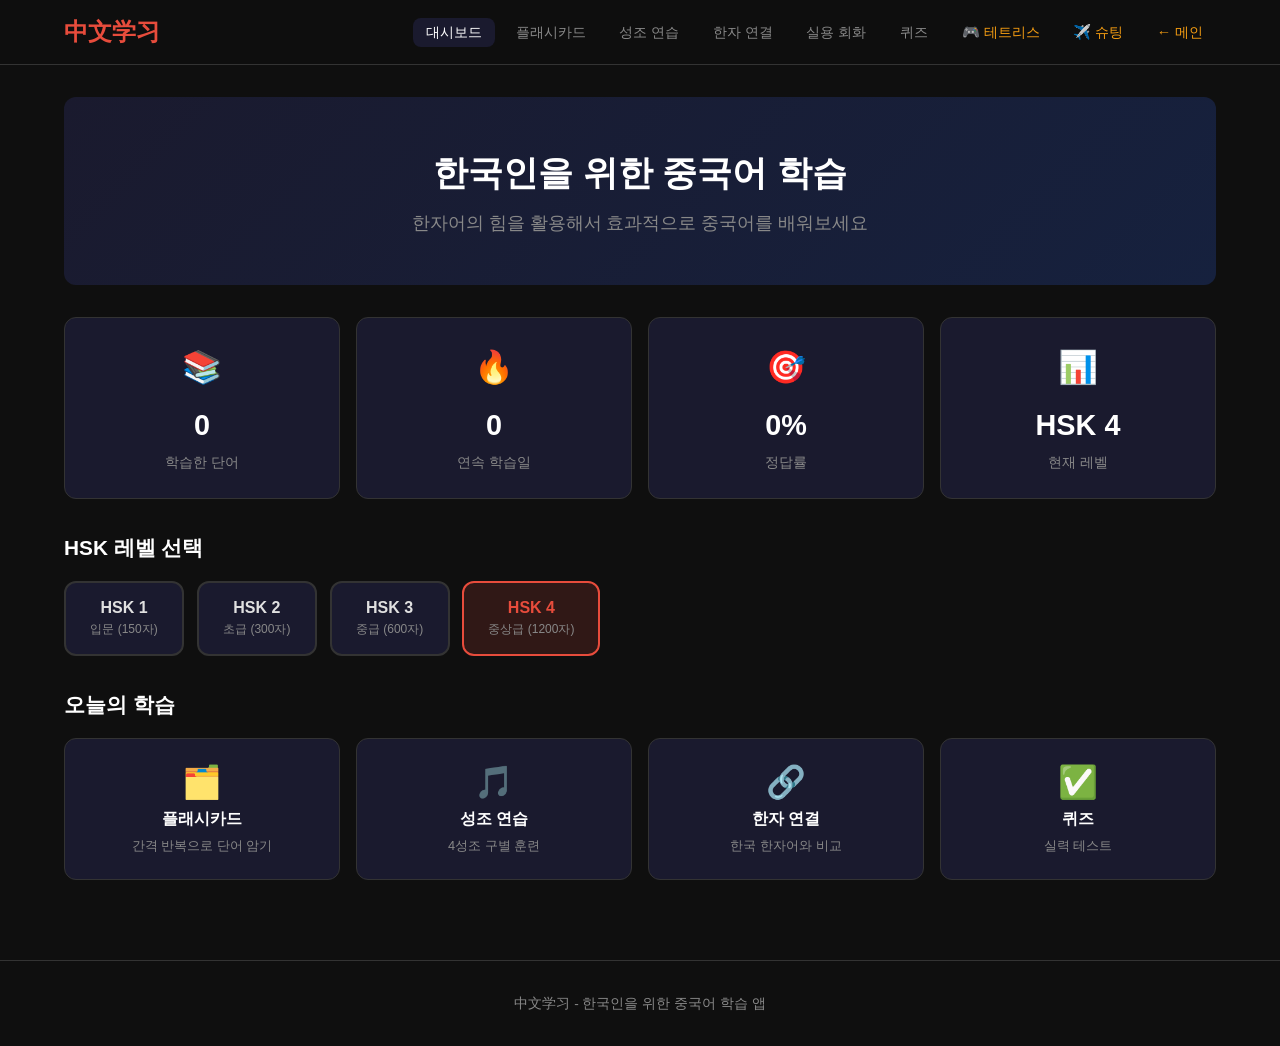
==== commit fe2b57d6: "Change default HSK level to 4 across all apps https://claude.ai/code/session_01E4bFcXF2aCcPQ8tvYiBjA" ====
--- a/chinese.html
+++ b/chinese.html
@@ -61,10 +61,10 @@
       <div class="level-selector">
         <h2>HSK 레벨 선택</h2>
         <div class="level-buttons">
-          <button class="level-btn active" data-level="1">HSK 1<span class="level-desc">입문 (150자)</span></button>
+          <button class="level-btn" data-level="1">HSK 1<span class="level-desc">입문 (150자)</span></button>
           <button class="level-btn" data-level="2">HSK 2<span class="level-desc">초급 (300자)</span></button>
           <button class="level-btn" data-level="3">HSK 3<span class="level-desc">중급 (600자)</span></button>
-          <button class="level-btn" data-level="4">HSK 4<span class="level-desc">중상급 (1200자)</span></button>
+          <button class="level-btn active" data-level="4">HSK 4<span class="level-desc">중상급 (1200자)</span></button>
         </div>
       </div>
 
